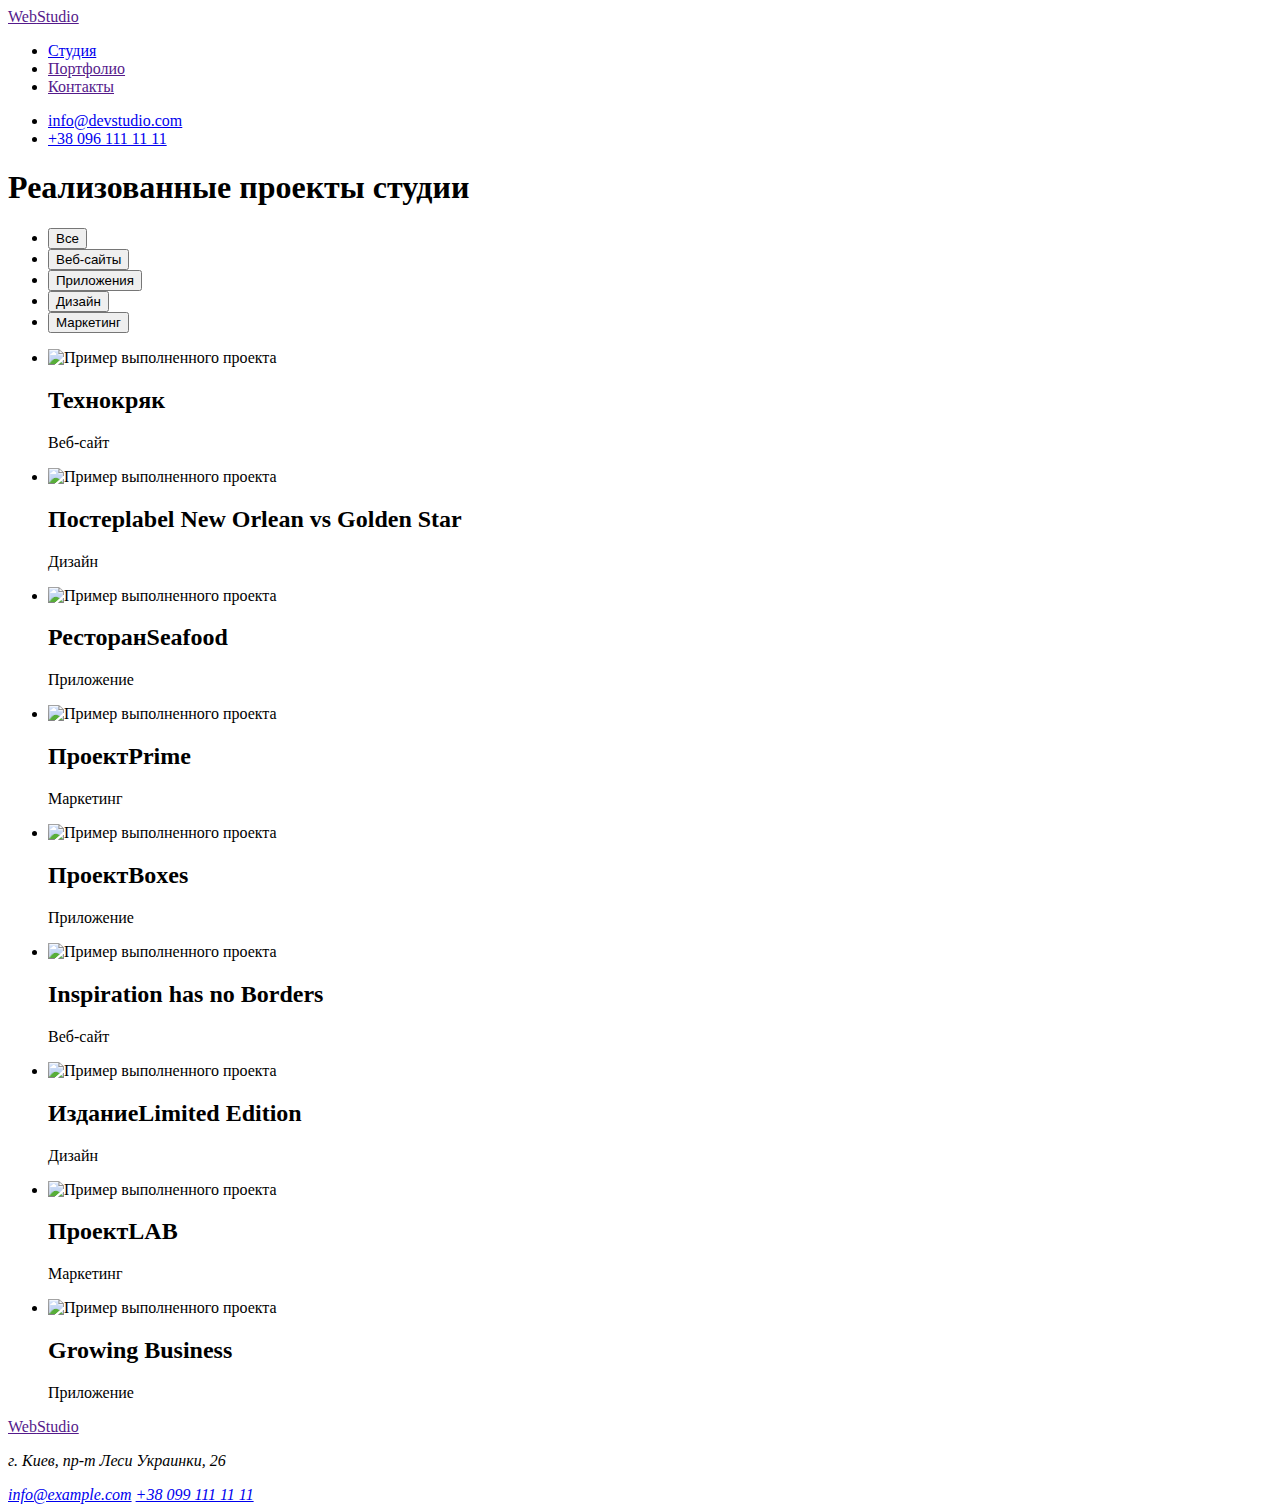
==== portfolio.html @ 9c94eae0 "Add files via upload" ====
<!DOCTYPE html>
<html lang="ru">
<head>
    <meta charset="UTF-8">
    <meta http-equiv="X-UA-Compatible" content="IE=edge">
    <meta name="viewport" content="width=device-width, initial-scale=1.0">
    <title>Portfolio</title>
    <link rel="preconnect" href="https://fonts.gstatic.com">
    <link href="https://fonts.googleapis.com/css2?family=Raleway:wght@700&family=Roboto:wght@400;500;700;900&display=swap"
    rel="stylesheet">
    <link rel="stylesheet" href="https://cdnjs.cloudflare.com/ajax/libs/modern-normalize/1.0.0/modern-normalize.min.css"
    integrity="sha512-ISS7cAi1PEhQ8jnbJpJZMd29NlhNj4AWYyLOSp2CE/CsHxTCu+r+t0D2yoJudVrd0/8fTVPUVDzY5Tvli75u/g=="
    crossorigin="anonymous" />
    <link rel="stylesheet" href="./css/styles.css">
</head>
<body>
    <header class="header">
        <div class="container">
        <nav class="navigation">
            <a class="header-logo link" href="" lang="en">Web<span class="header-logo-part">Studio</span></a>
            <ul class="navigation-list list">
                <li class="navigation-list-item">
                    <a class="navigation-link link" href="./index.html">Студия</a>
                </li>
                <li class="navigation-list-item">
                    <a class="navigation-link link active" href="">Портфолио</a>
                </li>
                <li class="navigation-list-item">
                    <a class="navigation-link link " href="">Контакты</a>
                </li>
            </ul>
        </nav>
        <div class="contacts">
        <ul class="contacts list">
            <li class="contacts-item">
                <a class="mail-header-link link" href="mailto:info@devstudio.com" lang="en">info@devstudio.com</a>
            </li>
            <li class="contacts-item">
                <a class="tel-header-link link" href="tel:+380961111111">+38 096 111 11 11</a>
            </li>
        </ul>
        </div>
        </div>
    </header>
    <main>
        <h1 class="visually-hidden"> Реализованные проекты студии</h1>
        <section class="portfolio section">
            <div class="container">
            <ul class="portfolio-list list">
                <li class="portfolio-list-item">
                    <a>
                        <button class="portfolio-modal-btn" type="button">Все</button>
                    </a>
                </li>
                <li class="portfolio-list-item">
                    <a>
                        <button class="portfolio-modal-btn" type="button">Веб-сайты</button>
                    </a>
                </li>
                <li class="portfolio-list-item">
                    <a>
                        <button class="portfolio-modal-btn" type="button">Приложения</button>
                    </a>
                </li>
                <li class="portfolio-list-item">
                    <a>
                        <button class="portfolio-modal-btn" type="button">Дизайн</button>
                    </a>
                </li>
                <li class="portfolio-list-item">
                    <a>
                        <button class="portfolio-modal-btn" type="button">Маркетинг</button>
                    </a>
                </li>
            </ul>
            <ul class="projects-list list">
                <li class="projects-list-item">
                    <img class="projects-list-img" src="./images/project-1.jpg" alt="Пример выполненного проекта" width="370" height="294">
                    <div class="projects-list-content-wrapper">
                        <h2  class="projects-name">Технокряк</h3>
                        <p  class="projects-description">Веб-сайт</p>
                    </div>
                </li>
                <li class="projects-list-item">
                    <img class="projects-list-img" src="./images/project-2.jpg" alt="Пример выполненного проекта" width="370" height="294">
                    <div class="projects-list-content-wrapper">
                        <h2 class="projects-name">Постер<span lang="en">label New Orlean vs Golden Star</span></h3>
                        <p class="projects-description">Дизайн</p>
                    </div>
                </li>
                <li class="projects-list-item">
                    <img class="projects-list-img" src="./images/project-3.jpg" alt="Пример выполненного проекта" width="370" height="294">
                    <div class="projects-list-content-wrapper">
                        <h2 class="projects-name">Ресторан<span lang="en">Seafood</span></h3>
                        <p class="projects-description">Приложение</p>
                    </div>
                </li>
                <li class="projects-list-item">
                    <img class="projects-list-img" src="./images/project-4.jpg" alt="Пример выполненного проекта" width="370" height="294">
                    <div class="projects-list-content-wrapper">
                        <h2 class="projects-name">Проект<span lang="en">Prime</span></h3>
                        <p class="projects-description">Маркетинг</p>
                    </div>
                </li>
                <li class="projects-list-item">
                    <img class="projects-list-img" src="./images/project-5.jpg" alt="Пример выполненного проекта" width="370" height="294">
                    <div class="projects-list-content-wrapper">
                        <h2 class="projects-name">Проект<span lang="en">Boxes</span></h3>
                        <p class="projects-description">Приложение</p>
                    </div>
                </li>
                <li class="projects-list-item">
                    <img class="projects-list-img" src="./images/project-6.jpg" alt="Пример выполненного проекта" width="370" height="294">
                    <div class="projects-list-content-wrapper">
                        <h2 class="projects-name" lang="en">Inspiration has no Borders</h3>
                        <p class="projects-description">Веб-сайт</p>
                    </div>
                </li>
                <li class="projects-list-item">
                    <img class="projects-list-img" src="./images/project-7.jpg" alt="Пример выполненного проекта" width="370" height="294">
                    <div class="projects-list-content-wrapper">
                        <h2 class="projects-name">Издание<span lang="en">Limited Edition</span></h3>
                        <p class="projects-description">Дизайн</p>
                    </div>
                </li>
                <li class="projects-list-item">
                    <img class="projects-list-img" src="./images/project-8.jpg" alt="Пример выполненного проекта" width="370" height="294">
                    <div class="projects-list-content-wrapper">
                        <h2 class="projects-name">Проект<span lang="en">LAB</span></h3>
                        <p class="projects-description">Маркетинг</p>
                    </div>
                </li>
                <li class="projects-list-item">
                    <img class="projects-list-img" src="./images/project-9.jpg" alt="Пример выполненного проекта" width="370" height="294">
                    <div class="projects-list-content-wrapper">
                        <h2 class="projects-name" lang="en">Growing Business</h3>
                        <p class="projects-description">Приложение</p>
                    </div>
                </li>
            </ul>
            </div>
        </section>
    </main>
    <footer class="footer">
        <div class="container">
        <a class="footer-logo link" href="" lang="en">Web<span class="footer-logo-part">Studio</span></a>
         <address class="adress">
            <p class="adress-name">г. Киев, пр-т Леси Украинки, 26</p>
            <a class="footer-link list link" href="mailto:info@example.com">info@example.com</a>
            <a class="footer-link list link" href="tel:+380991111111">+38 099 111 11 11</a>
        </address>
        </div>
    </footer>
</body>
</html>
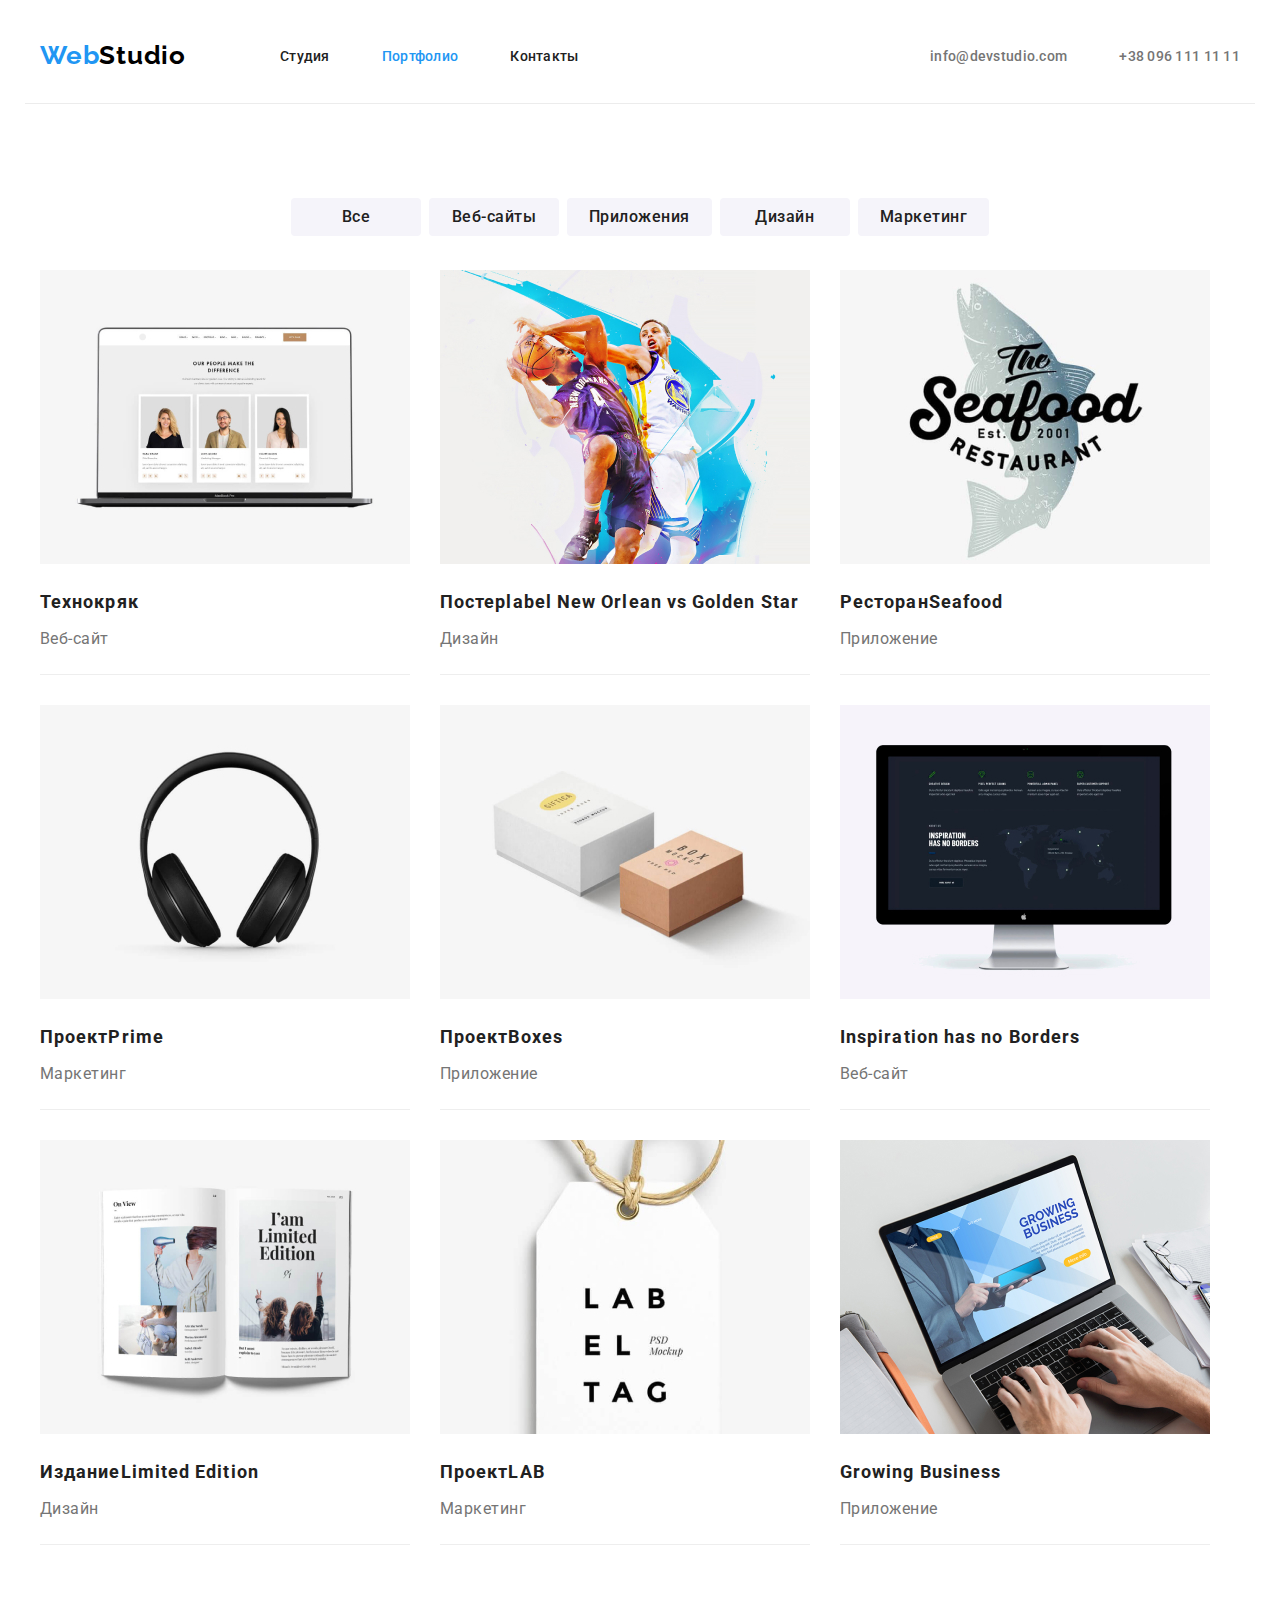
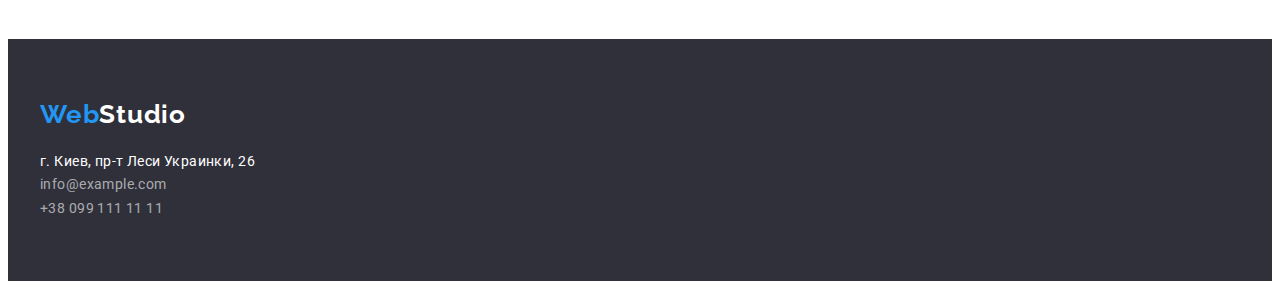
==== commit 30fc2ab5: "Исправляет ошибки" ====
--- a/portfolio.html
+++ b/portfolio.html
@@ -77,63 +77,63 @@
                 <li class="projects-list-item">
                     <img class="projects-list-img" src="./images/project-1.jpg" alt="Пример выполненного проекта" width="370" height="294">
                     <div class="projects-list-content-wrapper">
-                        <h2  class="projects-name">Технокряк</h3>
+                        <h2  class="projects-name">Технокряк</h2>
                         <p  class="projects-description">Веб-сайт</p>
                     </div>
                 </li>
                 <li class="projects-list-item">
                     <img class="projects-list-img" src="./images/project-2.jpg" alt="Пример выполненного проекта" width="370" height="294">
                     <div class="projects-list-content-wrapper">
-                        <h2 class="projects-name">Постер<span lang="en">label New Orlean vs Golden Star</span></h3>
+                        <h2 class="projects-name">Постер<span lang="en">label New Orlean vs Golden Star</span></h2>
                         <p class="projects-description">Дизайн</p>
                     </div>
                 </li>
                 <li class="projects-list-item">
                     <img class="projects-list-img" src="./images/project-3.jpg" alt="Пример выполненного проекта" width="370" height="294">
                     <div class="projects-list-content-wrapper">
-                        <h2 class="projects-name">Ресторан<span lang="en">Seafood</span></h3>
+                        <h2 class="projects-name">Ресторан<span lang="en">Seafood</span></h2>
                         <p class="projects-description">Приложение</p>
                     </div>
                 </li>
                 <li class="projects-list-item">
                     <img class="projects-list-img" src="./images/project-4.jpg" alt="Пример выполненного проекта" width="370" height="294">
                     <div class="projects-list-content-wrapper">
-                        <h2 class="projects-name">Проект<span lang="en">Prime</span></h3>
+                        <h2 class="projects-name">Проект<span lang="en">Prime</span></h2>
                         <p class="projects-description">Маркетинг</p>
                     </div>
                 </li>
                 <li class="projects-list-item">
                     <img class="projects-list-img" src="./images/project-5.jpg" alt="Пример выполненного проекта" width="370" height="294">
                     <div class="projects-list-content-wrapper">
-                        <h2 class="projects-name">Проект<span lang="en">Boxes</span></h3>
+                        <h2 class="projects-name">Проект<span lang="en">Boxes</span></h2>
                         <p class="projects-description">Приложение</p>
                     </div>
                 </li>
                 <li class="projects-list-item">
                     <img class="projects-list-img" src="./images/project-6.jpg" alt="Пример выполненного проекта" width="370" height="294">
                     <div class="projects-list-content-wrapper">
-                        <h2 class="projects-name" lang="en">Inspiration has no Borders</h3>
+                        <h2 class="projects-name" lang="en">Inspiration has no Borders</h2>
                         <p class="projects-description">Веб-сайт</p>
                     </div>
                 </li>
                 <li class="projects-list-item">
                     <img class="projects-list-img" src="./images/project-7.jpg" alt="Пример выполненного проекта" width="370" height="294">
                     <div class="projects-list-content-wrapper">
-                        <h2 class="projects-name">Издание<span lang="en">Limited Edition</span></h3>
+                        <h2 class="projects-name">Издание<span lang="en">Limited Edition</span></h2>
                         <p class="projects-description">Дизайн</p>
                     </div>
                 </li>
                 <li class="projects-list-item">
                     <img class="projects-list-img" src="./images/project-8.jpg" alt="Пример выполненного проекта" width="370" height="294">
                     <div class="projects-list-content-wrapper">
-                        <h2 class="projects-name">Проект<span lang="en">LAB</span></h3>
+                        <h2 class="projects-name">Проект<span lang="en">LAB</span></h2>
                         <p class="projects-description">Маркетинг</p>
                     </div>
                 </li>
                 <li class="projects-list-item">
                     <img class="projects-list-img" src="./images/project-9.jpg" alt="Пример выполненного проекта" width="370" height="294">
                     <div class="projects-list-content-wrapper">
-                        <h2 class="projects-name" lang="en">Growing Business</h3>
+                        <h2 class="projects-name" lang="en">Growing Business</h2>
                         <p class="projects-description">Приложение</p>
                     </div>
                 </li>
--- a/css/styles.css
+++ b/css/styles.css
@@ -0,0 +1,360 @@
+:root {
+  --main-font: 'Roboto', sans-serif;
+  --secondary-font: 'Raleway', sans-serif;
+  --accent-color: #2196f3;
+  --main-text-color: #212121;
+  --secondary-text-color: #757575;
+  --third-text-color: #ffffff;
+  --main-background-color: #2f303a;
+  --section-background-color: #f5f4fa;
+  --logo-part-color: #000000;
+  --footer-link-color: rgba(255, 255, 255, 0.6);
+  --header-border-bottom: #ececec;
+  --projects-border-bottom: #eeeeee;
+}
+body {
+  font-family: var(--main-font);
+  color: var(--main-text-color);
+}
+h1,
+h2,
+h3,
+h4,
+h5,
+h6,
+p {
+  margin: 0;
+}
+ul,
+ol {
+  margin: 0;
+  padding: 0;
+}
+img {
+  display: block;
+}
+ul {
+  list-style-type: none;
+}
+a {
+  text-decoration: none;
+}
+.link {
+  text-decoration: none;
+}
+.list {
+  list-style: none;
+}
+.adress {
+  font-style: normal;
+}
+.visually-hidden {
+  position: absolute !important;
+  clip: rect(1px 1px 1px 1px); /* IE6, IE7 */
+  clip: rect(1px, 1px, 1px, 1px);
+  padding: 0 !important;
+  border: 0 !important;
+  height: 1px !important;
+  width: 1px !important;
+  overflow: hidden;
+}
+.container {
+  width: 1200px;
+  margin: 0 auto;
+  padding-left: 15px;
+  padding-right: 15px;
+}
+.section {
+  padding-top: 94px;
+  padding-bottom: 94px;
+}
+/* ==============================СТИЛИ ХЕДЕРА=============================== */
+.header .container {
+  display: flex;
+  align-items: center;
+  border-bottom: 1px solid var(--header-border-bottom);
+  padding-top: 32px;
+  padding-bottom: 32px;
+}
+.navigation {
+  display: flex;
+  align-items: center;
+}
+.navigation-list {
+  display: flex;
+  align-items: flex-start;
+}
+.header-logo {
+  font-family: var(--secondary-font);
+  font-weight: 700;
+  font-size: 26px;
+  line-height: 1.19;
+  letter-spacing: 0.03em;
+  color: var(--accent-color);
+  margin-right: 94px;
+}
+.header-logo-part {
+  color: var(--logo-part-color);
+}
+.navigation-list-item:not(:last-child) {
+  margin-right: 52px;
+}
+.navigation-link {
+  font-weight: 500;
+  font-size: 14px;
+  line-height: 1.14;
+  letter-spacing: 0.02em;
+  color: var(--main-text-color);
+}
+.navigation-link:hover,
+.navigation-link:focus {
+  color: var(--accent-color);
+}
+.active {
+  color: var(--accent-color);
+}
+.contacts-item:not(:last-child) {
+  margin-right: 52 px;
+}
+.mail-header-link {
+  font-weight: 500;
+  font-size: 14px;
+  line-height: 1.14;
+  letter-spacing: 0.02em;
+  color: var(--secondary-text-color);
+  margin-right: 52px;
+}
+.tel-header-link {
+  font-weight: 500;
+  font-size: 14px;
+  line-height: 1.14;
+  letter-spacing: 0.02em;
+  color: var(--secondary-text-color);
+}
+.tel-header-link:hover,
+.tel-header-link:focus {
+  color: var(--accent-color);
+}
+.mail-header-link:hover,
+.mail-header-link:focus {
+  color: var(--accent-color);
+}
+.contacts {
+  display: flex;
+  margin-left: auto;
+}
+/* ========================СТИЛИ MAIN================================== */
+.hero {
+  background-color: var(--main-background-color);
+  padding-top: 200px;
+  padding-bottom: 200px;
+}
+.hero .container {
+  text-align: center;
+}
+.hero-title {
+  font-weight: 900;
+  font-size: 44px;
+  line-height: 1.36;
+  letter-spacing: 0.06em;
+  text-transform: uppercase;
+  color: var(--third-text-color);
+  margin-bottom: 30px;
+}
+/* ============= COMPONENTS ============= */
+.modal-btn {
+  min-width: 200px;
+  padding: 10px 32px;
+  background: var(--accent-color);
+  box-shadow: 0px 4px 4px rgba(0, 0, 0, 0.15);
+  border-radius: 4px;
+  font-weight: 600;
+  font-size: 12px;
+  line-height: 1.33;
+  letter-spacing: 0.09em;
+  text-transform: uppercase;
+  color: var(--third-text-color);
+  border-style: unset;
+}
+.modal-btn:hover,
+.modal-btn:focus {
+  cursor: pointer;
+}
+.advantages-list {
+  display: flex;
+  margin-top: -30px;
+  margin-bottom: -30px;
+}
+.advantages-list-item {
+  margin-left: 30px;
+  margin-top: 30px;
+  flex-basis: calc (100% / 4 - 30px);
+}
+.advantages-title {
+  font-weight: 700;
+  font-size: 14px;
+  line-height: 1.14;
+  letter-spacing: 0.03em;
+  text-transform: uppercase;
+  margin-bottom: 10px;
+}
+.advantages-description {
+  font-size: 14px;
+  line-height: 1.71;
+  letter-spacing: 0.03em;
+  color: var(--secondary-text-color);
+}
+.services-list {
+  display: flex;
+  margin-top: -30px;
+  margin-bottom: -30px;
+}
+.services-list-item {
+  margin-left: 30px;
+  margin-top: 30px;
+  flex-basis: calc (100% / 3 - 30px);
+}
+.services-subtitle {
+  font-weight: 700;
+  font-size: 36px;
+  line-height: 1.17;
+  text-align: center;
+  letter-spacing: 0.03em;
+  margin-bottom: 50px;
+}
+.team {
+  background-color: var(--section-background-color);
+}
+.team-list {
+  display: flex;
+  margin-left: -30px;
+  margin-top: -30px;
+}
+
+.team-list-item {
+  margin-left: 30px;
+  margin-top: 30px;
+  flex-basis: calc (100% / 4 - 30px);
+}
+.team-subtitle {
+  font-weight: 700;
+  font-size: 36px;
+  line-height: 1.17;
+  text-align: center;
+  letter-spacing: 0.03em;
+  margin-bottom: 52px;
+}
+.team-title {
+  font-weight: 500;
+  font-size: 16px;
+  line-height: 1.19;
+  letter-spacing: 0.03em;
+  margin-bottom: 10px;
+}
+.team-description {
+  font-size: 16px;
+  line-height: 1.19;
+  letter-spacing: 0.03em;
+  color: var(--secondary-text-color);
+}
+.team-list-content-wrapper {
+  text-align: center;
+  padding-top: 30px;
+  padding-bottom: 36px;
+}
+/* ============================== СТИЛИ FOOTER================================ */
+.footer {
+  background-color: var(--main-background-color);
+}
+.footer-logo {
+  font-family: var(--secondary-font);
+  font-weight: 700;
+  font-size: 26px;
+  line-height: 1.19;
+  letter-spacing: 0.03em;
+  color: var(--accent-color);
+}
+.adress {
+  display: flex;
+  flex-direction: column;
+  margin-top: 20px;
+}
+.adress-name {
+  color: var(--third-text-color);
+  font-size: 14px;
+  line-height: 1.71;
+  letter-spacing: 0.03em;
+}
+.footer-logo-part {
+  color: var(--third-text-color);
+}
+.footer-link {
+  font-size: 14px;
+  line-height: 1.71;
+  letter-spacing: 0.03em;
+  color: var(--footer-link-color);
+}
+.footer {
+  padding-top: 60px;
+  padding-bottom: 60px;
+}
+
+/* ====================== Классы страницы портфолио =========================== */
+.portfolio-list {
+  display: flex;
+  justify-content: center;
+  margin-bottom: 34px;
+}
+.portfolio-list-item:not(:last-child) {
+  margin-right: 8px;
+}
+.portfolio-modal-btn {
+  min-width: 130px;
+  padding: 6px 22px;
+  font-family: inherit;
+  font-weight: 500;
+  font-size: 16px;
+  line-height: 1.62;
+  letter-spacing: 0.03em;
+  color: var(--main-text-color);
+  background: var(--section-background-color);
+  border-radius: 4px;
+  border-style: unset;
+}
+.portfolio-modal-btn:hover,
+.portfolio-modal-btn:focus {
+  color: var(--section-background-color);
+  background: var(--accent-color);
+}
+.projects-list {
+  display: flex;
+  margin-left: -30px;
+  margin-top: -30px;
+  flex-wrap: wrap;
+}
+.projects-list-item {
+  margin-left: 30px;
+  margin-top: 30px;
+  flex-basis: calc (100% / 3 - 30px);
+}
+.projects-list-content-wrapper {
+  padding-top: 20px 24px;
+  border-bottom: 1px solid var(--projects-border-bottom);
+}
+.projects-name {
+  font-weight: 700;
+  font-size: 18px;
+  line-height: 2;
+  letter-spacing: 0.06em;
+  margin-bottom: 4px;
+}
+.projects-list-img {
+  margin-bottom: 20px;
+}
+.projects-description {
+  font-size: 16px;
+  line-height: 1.87;
+  letter-spacing: 0.03em;
+  color: var(--secondary-text-color);
+  margin-bottom: 20px;
+}
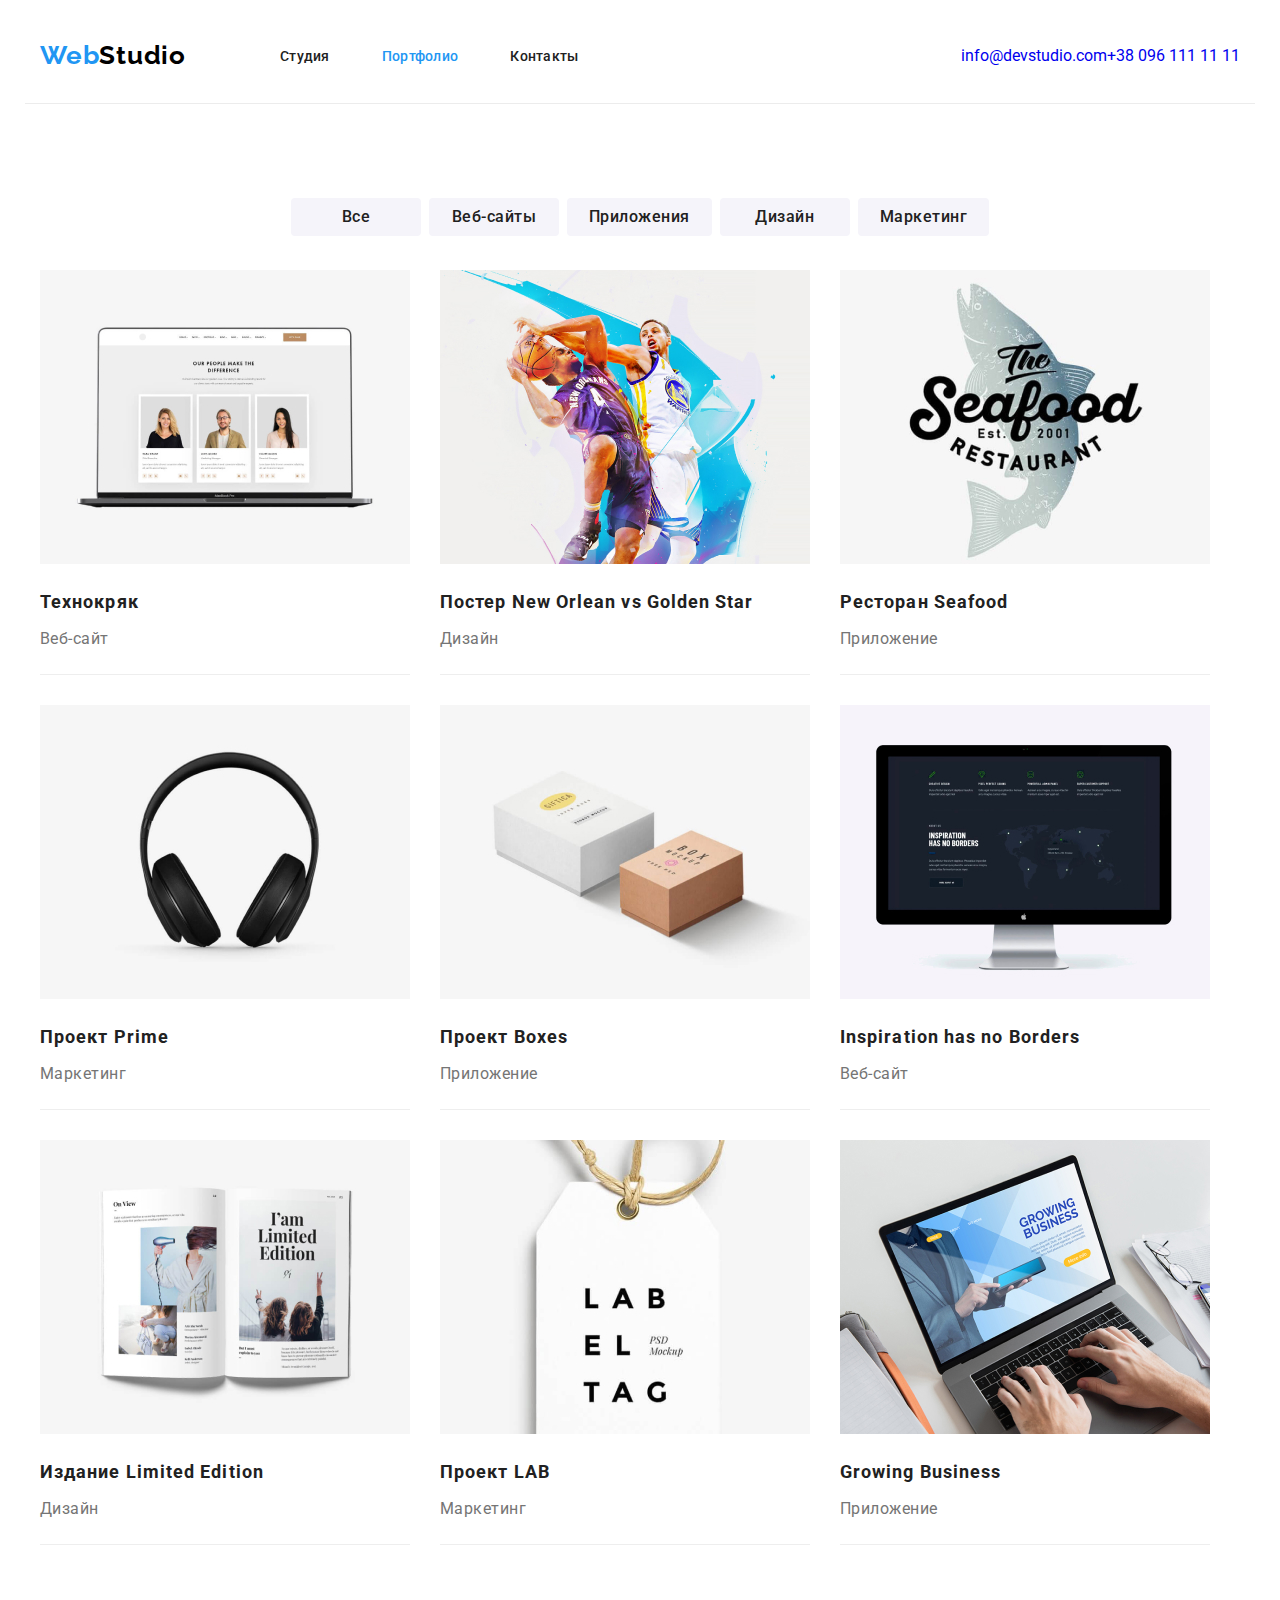
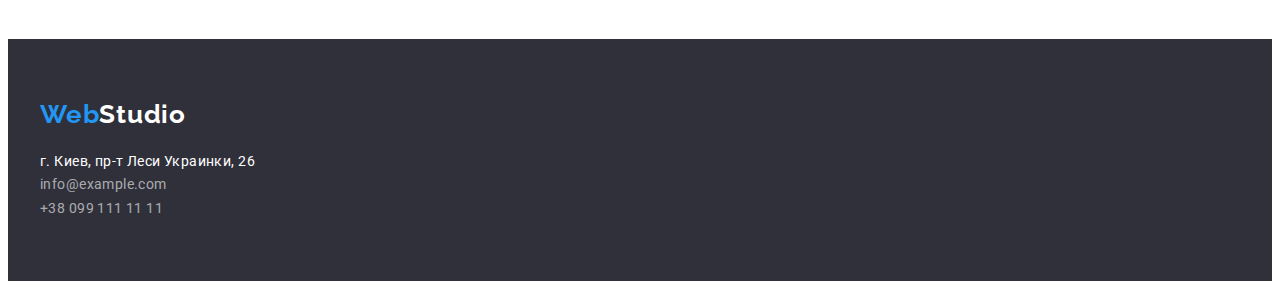
==== commit f1a4600f: "Вносит исправления" ====
--- a/portfolio.html
+++ b/portfolio.html
@@ -33,10 +33,10 @@
         <div class="contacts">
         <ul class="contacts list">
             <li class="contacts-item">
-                <a class="mail-header-link link" href="mailto:info@devstudio.com" lang="en">info@devstudio.com</a>
+                <a class="header-link link" href="mailto:info@devstudio.com" lang="en">info@devstudio.com</a>
             </li>
             <li class="contacts-item">
-                <a class="tel-header-link link" href="tel:+380961111111">+38 096 111 11 11</a>
+                <a class="header-link link" href="tel:+380961111111">+38 096 111 11 11</a>
             </li>
         </ul>
         </div>
@@ -48,29 +48,19 @@
             <div class="container">
             <ul class="portfolio-list list">
                 <li class="portfolio-list-item">
-                    <a>
                         <button class="portfolio-modal-btn" type="button">Все</button>
-                    </a>
                 </li>
                 <li class="portfolio-list-item">
-                    <a>
                         <button class="portfolio-modal-btn" type="button">Веб-сайты</button>
-                    </a>
                 </li>
                 <li class="portfolio-list-item">
-                    <a>
                         <button class="portfolio-modal-btn" type="button">Приложения</button>
-                    </a>
                 </li>
                 <li class="portfolio-list-item">
-                    <a>
                         <button class="portfolio-modal-btn" type="button">Дизайн</button>
-                    </a>
                 </li>
                 <li class="portfolio-list-item">
-                    <a>
                         <button class="portfolio-modal-btn" type="button">Маркетинг</button>
-                    </a>
                 </li>
             </ul>
             <ul class="projects-list list">
@@ -84,56 +74,56 @@
                 <li class="projects-list-item">
                     <img class="projects-list-img" src="./images/project-2.jpg" alt="Пример выполненного проекта" width="370" height="294">
                     <div class="projects-list-content-wrapper">
-                        <h2 class="projects-name">Постер<span lang="en">label New Orlean vs Golden Star</span></h2>
+                        <h2 class="projects-name">Постер<span lang="en"> New Orlean vs Golden Star</span></h2>
                         <p class="projects-description">Дизайн</p>
                     </div>
                 </li>
                 <li class="projects-list-item">
                     <img class="projects-list-img" src="./images/project-3.jpg" alt="Пример выполненного проекта" width="370" height="294">
                     <div class="projects-list-content-wrapper">
-                        <h2 class="projects-name">Ресторан<span lang="en">Seafood</span></h2>
+                        <h2 class="projects-name">Ресторан<span lang="en"> Seafood</span></h2>
                         <p class="projects-description">Приложение</p>
                     </div>
                 </li>
                 <li class="projects-list-item">
                     <img class="projects-list-img" src="./images/project-4.jpg" alt="Пример выполненного проекта" width="370" height="294">
                     <div class="projects-list-content-wrapper">
-                        <h2 class="projects-name">Проект<span lang="en">Prime</span></h2>
+                        <h2 class="projects-name">Проект<span lang="en"> Prime</span></h2>
                         <p class="projects-description">Маркетинг</p>
                     </div>
                 </li>
                 <li class="projects-list-item">
                     <img class="projects-list-img" src="./images/project-5.jpg" alt="Пример выполненного проекта" width="370" height="294">
                     <div class="projects-list-content-wrapper">
-                        <h2 class="projects-name">Проект<span lang="en">Boxes</span></h2>
+                        <h2 class="projects-name">Проект<span lang="en"> Boxes</span></h2>
                         <p class="projects-description">Приложение</p>
                     </div>
                 </li>
                 <li class="projects-list-item">
                     <img class="projects-list-img" src="./images/project-6.jpg" alt="Пример выполненного проекта" width="370" height="294">
                     <div class="projects-list-content-wrapper">
-                        <h2 class="projects-name" lang="en">Inspiration has no Borders</h2>
+                        <h2 class="projects-name" lang="en"> Inspiration has no Borders</h2>
                         <p class="projects-description">Веб-сайт</p>
                     </div>
                 </li>
                 <li class="projects-list-item">
                     <img class="projects-list-img" src="./images/project-7.jpg" alt="Пример выполненного проекта" width="370" height="294">
                     <div class="projects-list-content-wrapper">
-                        <h2 class="projects-name">Издание<span lang="en">Limited Edition</span></h2>
+                        <h2 class="projects-name">Издание<span lang="en"> Limited Edition</span></h2>
                         <p class="projects-description">Дизайн</p>
                     </div>
                 </li>
                 <li class="projects-list-item">
                     <img class="projects-list-img" src="./images/project-8.jpg" alt="Пример выполненного проекта" width="370" height="294">
                     <div class="projects-list-content-wrapper">
-                        <h2 class="projects-name">Проект<span lang="en">LAB</span></h2>
+                        <h2 class="projects-name">Проект<span lang="en"> LAB</span></h2>
                         <p class="projects-description">Маркетинг</p>
                     </div>
                 </li>
                 <li class="projects-list-item">
                     <img class="projects-list-img" src="./images/project-9.jpg" alt="Пример выполненного проекта" width="370" height="294">
                     <div class="projects-list-content-wrapper">
-                        <h2 class="projects-name" lang="en">Growing Business</h2>
+                        <h2 class="projects-name" lang="en"> Growing Business</h2>
                         <p class="projects-description">Приложение</p>
                     </div>
                 </li>
